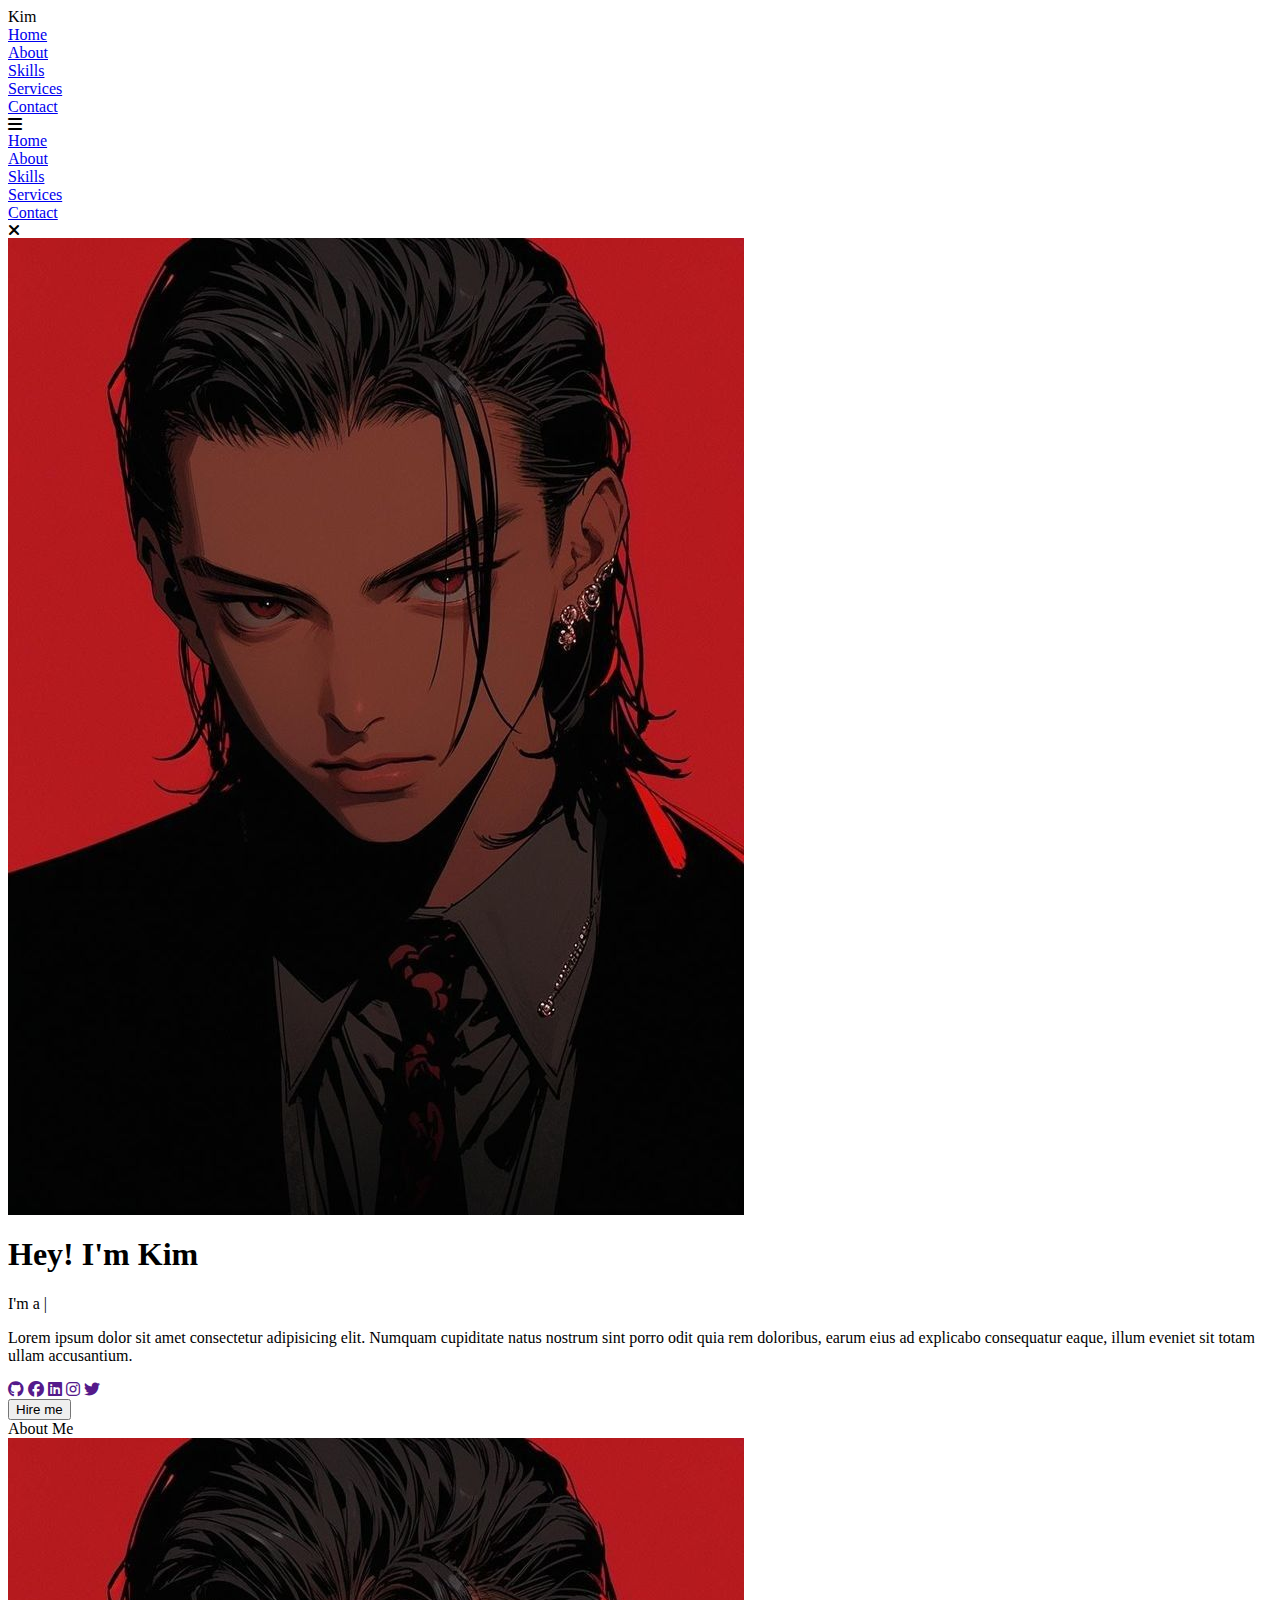
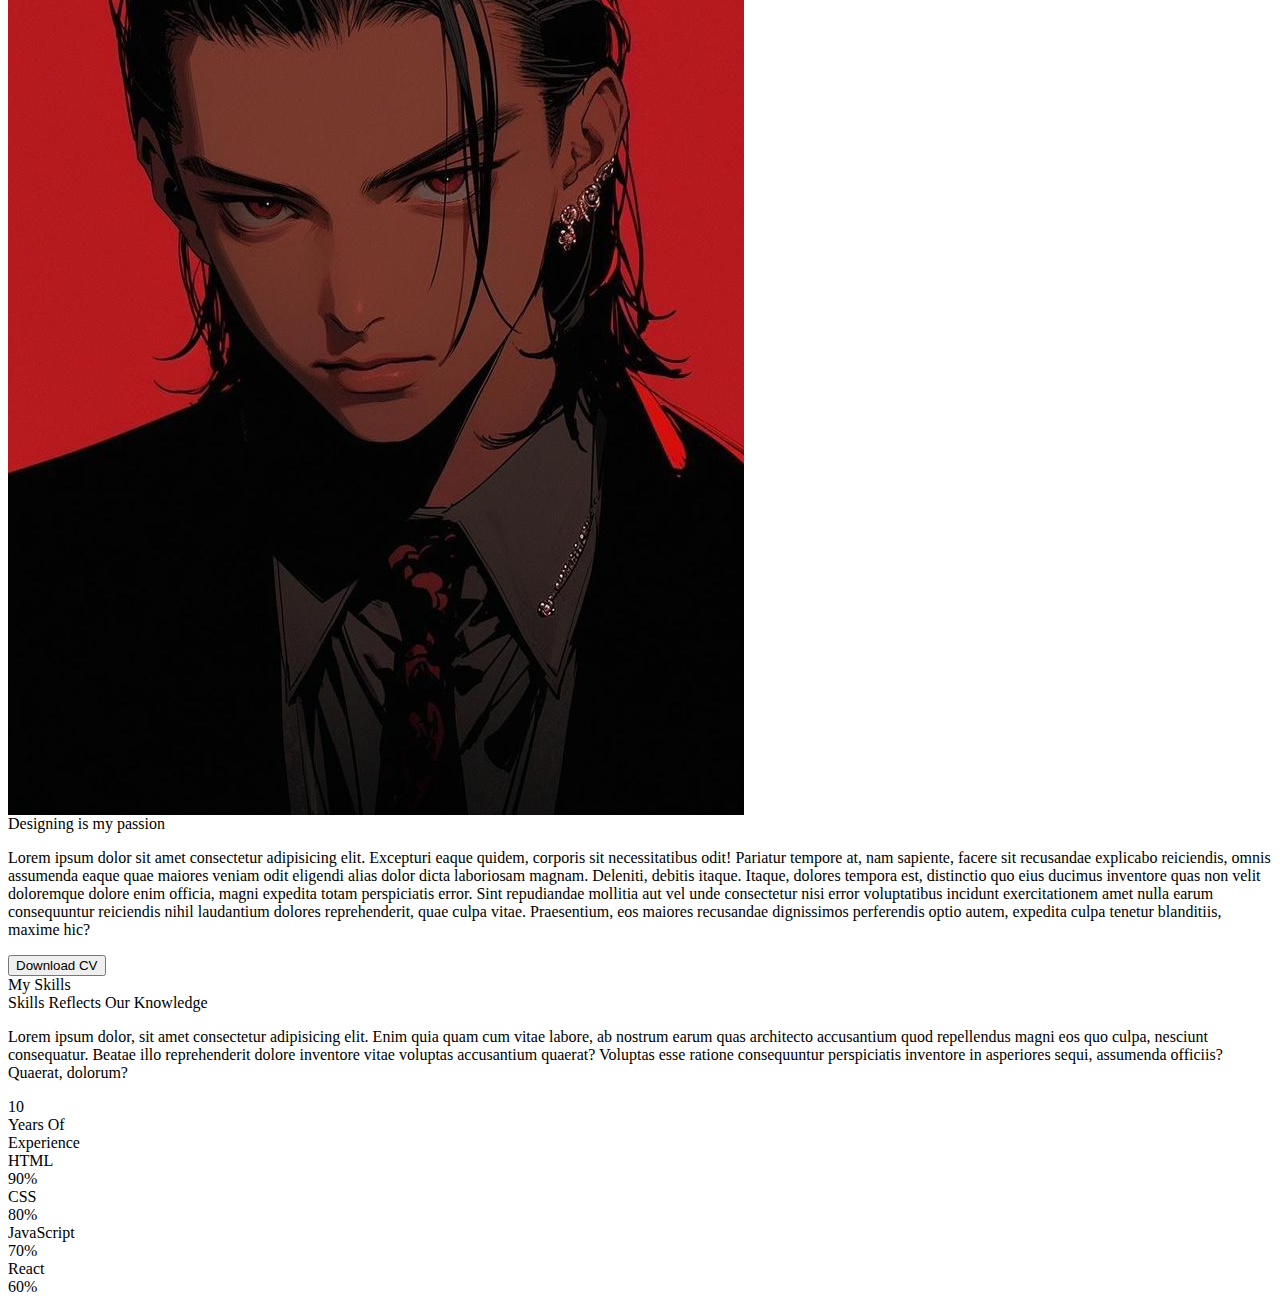
==== index.html @ 336fdfd4 "commit" ====
<html lang="en">
  <head>
    <meta charset="UTF-8" />
    <meta name="viewport" content="width=device-width, initial-scale=1.0" />
    <title>Portfolio Website</title>
    <link
      rel="stylesheet"
      href="https://cdnjs.cloudflare.com/ajax/libs/font-awesome/6.5.2/css/all.min.css"
    />
  </head>
  <body>
    <!-- Navigation Menu -->
    <nav>
      <div class="nav-container">
        <div class="logo">
          <span>Kim</span>
        </div>
        <div class="links">
          <div class="link"><a href="#home">Home</a></div>
          <div class="link"><a href="#about">About</a></div>
          <div class="link"><a href="#projects">Skills</a></div>
          <div class="link"><a href="#Services">Services</a></div>
          <div class="link"><a href="#contact">Contact</a></div>
        </div>
        <i class="fa-solid fa-bars hamburg" onclick="hamburger()"></i>
      </div>
      <div class="dropdown">
        <div class="links">
          <div class="link"><a href="#home">Home</a></div>
          <div class="link"><a href="#about">About</a></div>
          <div class="link"><a href="#skills">Skills</a></div>
          <div class="link"><a href="#Services">Services</a></div>
          <div class="link"><a href="#contact">Contact</a></div>
          <i class="fa-solid fa-xmark cancel" onclick="cancel()"></i>
        </div>
      </div>
    </nav>

    <section>
      <div class="main-container">
        <div class="img">
          <img src="main.jpeg" alt="" />
        </div>
        <div class="container">
          <h1 data-aos="fade-left">Hey! I'm <span>Kim</span></h1>
          <div class="typewriter">
            I'm a <span class="typewritter-text"></span>
            <label for="">|</label>
          </div>
          <p>
            Lorem ipsum dolor sit amet consectetur adipisicing elit. Numquam
            cupiditate natus nostrum sint porro odit quia rem doloribus, earum
            eius ad explicabo consequatur eaque, illum eveniet sit totam ullam
            accusantium.
          </p>
          <div class="social-links">
            <a href=""><i class="fa-brands fa-github"></i></a>
            <a href=""><i class="fa-brands fa-facebook"></i></a>
            <a href=""><i class="fa-brands fa-linkedin"></i></a>
            <a href=""><i class="fa-brands fa-instagram"></i></a>
            <a href=""><i class="fa-brands fa-twitter"></i></a>
          </div>
          <div class="btn">
            <button>Hire me</button>
          </div>
        </div>
      </div>
    </section>

    <!-- About Section -->
    <section class="about" id="about">
      <div class="content">
        <div class="title"><span>About Me</span></div>
        <div class="about-details">
          <div class="left">
            <img src="main.jpeg" alt="" />
          </div>
          <div class="right">
            <div class="topic">Designing is my passion</div>
            <p>
              Lorem ipsum dolor sit amet consectetur adipisicing elit. Excepturi
              eaque quidem, corporis sit necessitatibus odit! Pariatur tempore
              at, nam sapiente, facere sit recusandae explicabo reiciendis,
              omnis assumenda eaque quae maiores veniam odit eligendi alias
              dolor dicta laboriosam magnam. Deleniti, debitis itaque. Itaque,
              dolores tempora est, distinctio quo eius ducimus inventore quas
              non velit doloremque dolore enim officia, magni expedita totam
              perspiciatis error. Sint repudiandae mollitia aut vel unde
              consectetur nisi error voluptatibus incidunt exercitationem amet
              nulla earum consequuntur reiciendis nihil laudantium dolores
              reprehenderit, quae culpa vitae. Praesentium, eos maiores
              recusandae dignissimos perferendis optio autem, expedita culpa
              tenetur blanditiis, maxime hic?
            </p>
            <div class="button">
              <button>Download CV</button>
            </div>
          </div>
        </div>
      </div>
    </section>

    <!-- Skills Section -->
    <section class="skills" id="skills">
      <div class="content">
        <div class="title"><span>My Skills</span></div>
        <div class="skills-details">
          <div class="text">
            <div class="topic">Skills Reflects Our Knowledge</div>
            <p data-aos="fade-right">
              Lorem ipsum dolor, sit amet consectetur adipisicing elit. Enim
              quia quam cum vitae labore, ab nostrum earum quas architecto
              accusantium quod repellendus magni eos quo culpa, nesciunt
              consequatur. Beatae illo reprehenderit dolore inventore vitae
              voluptas accusantium quaerat? Voluptas esse ratione consequuntur
              perspiciatis inventore in asperiores sequi, assumenda officiis?
              Quaerat, dolorum?
            </p>
            <div class="experience">
              <div class="num">10</div>
              <div class="exp">
                Years Of <br />
                Experience
              </div>
            </div>
          </div>
          <div class="boxes">
            <div class="box">
              <div class="topic">HTML</div>
              <div class="per">90%</div>
            </div>
            <div class="box">
              <div class="topic">CSS</div>
              <div class="per">80%</div>
          </div>
            <div class="box">
              <div class="topic">JavaScript</div>
              <div class="per">70%</div>
            </div>
            <div class="box">
              <div class="topic">React</div>
              <div class="per">60%</div>
            </div>  
        </div>
      </div>
    </section>


    <!-- Services Section -->
     <section class="services" id="services">

     </section>

  </body>
</html>
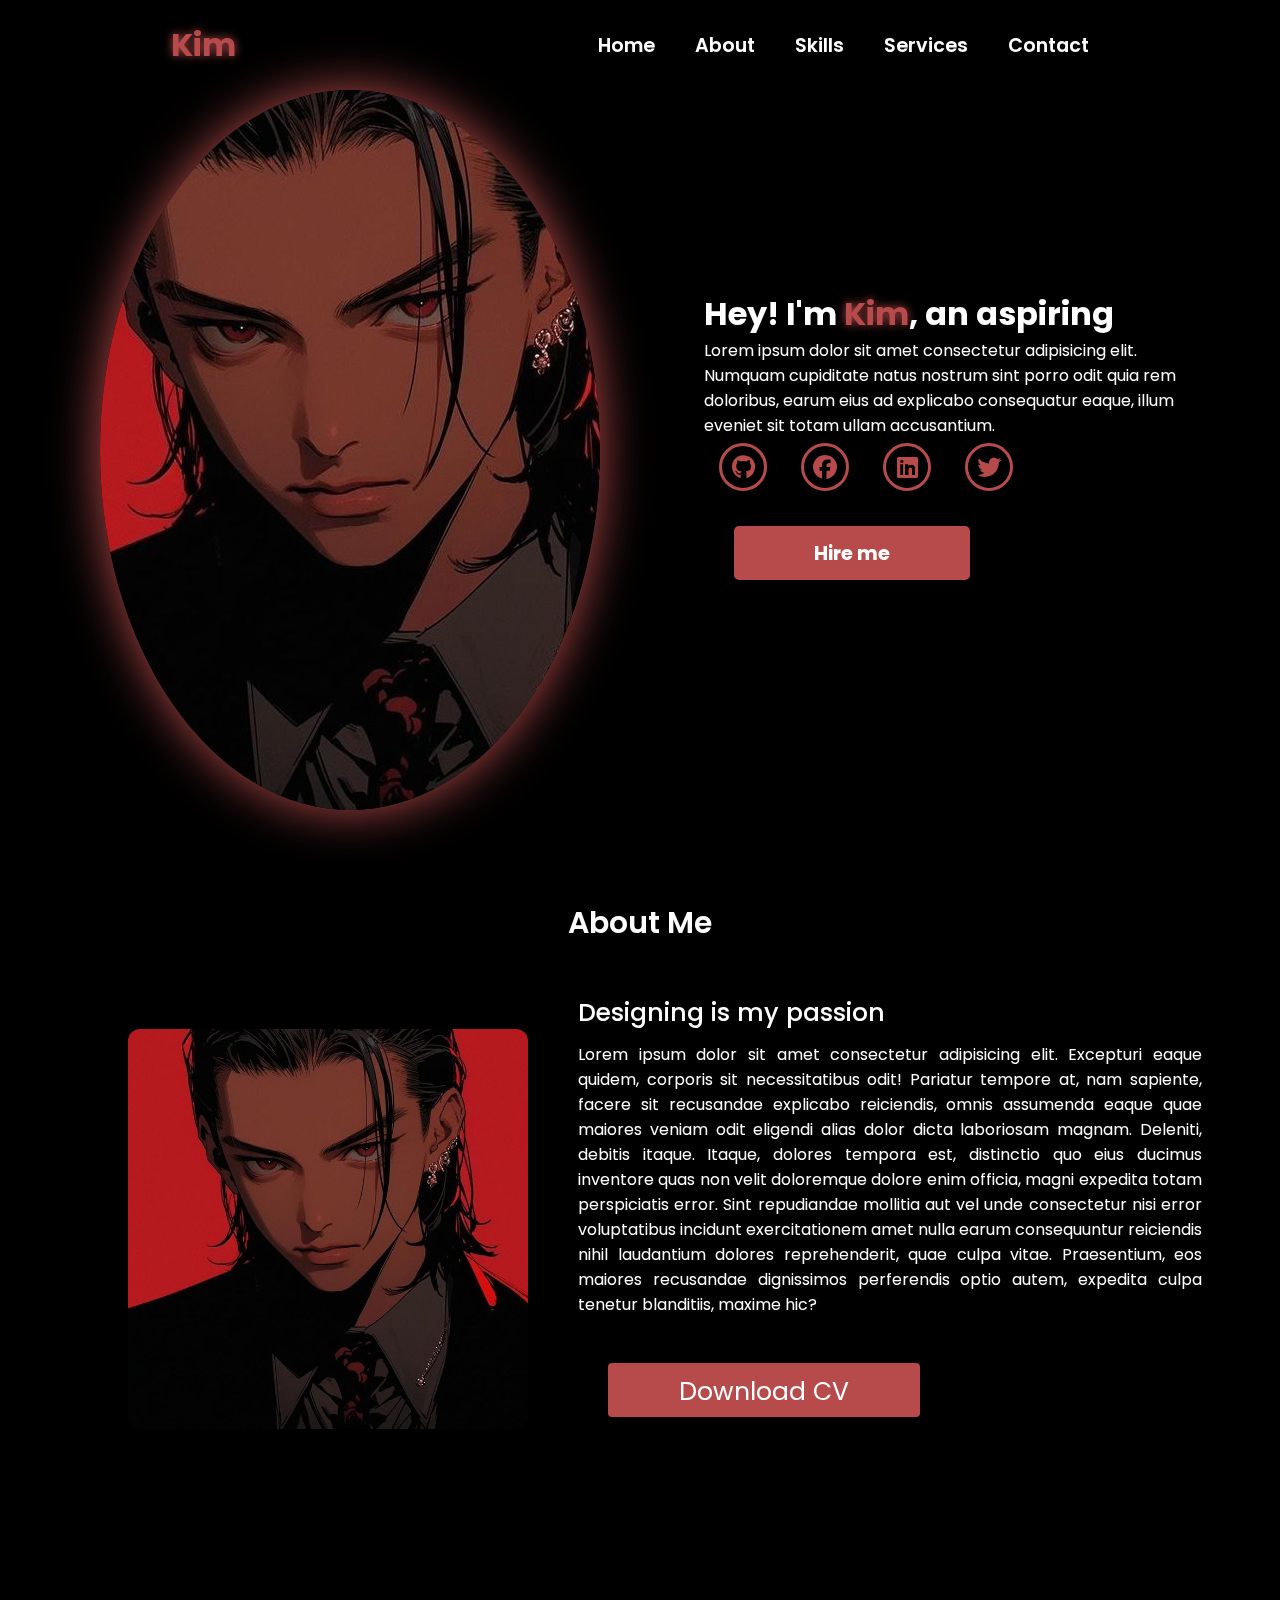
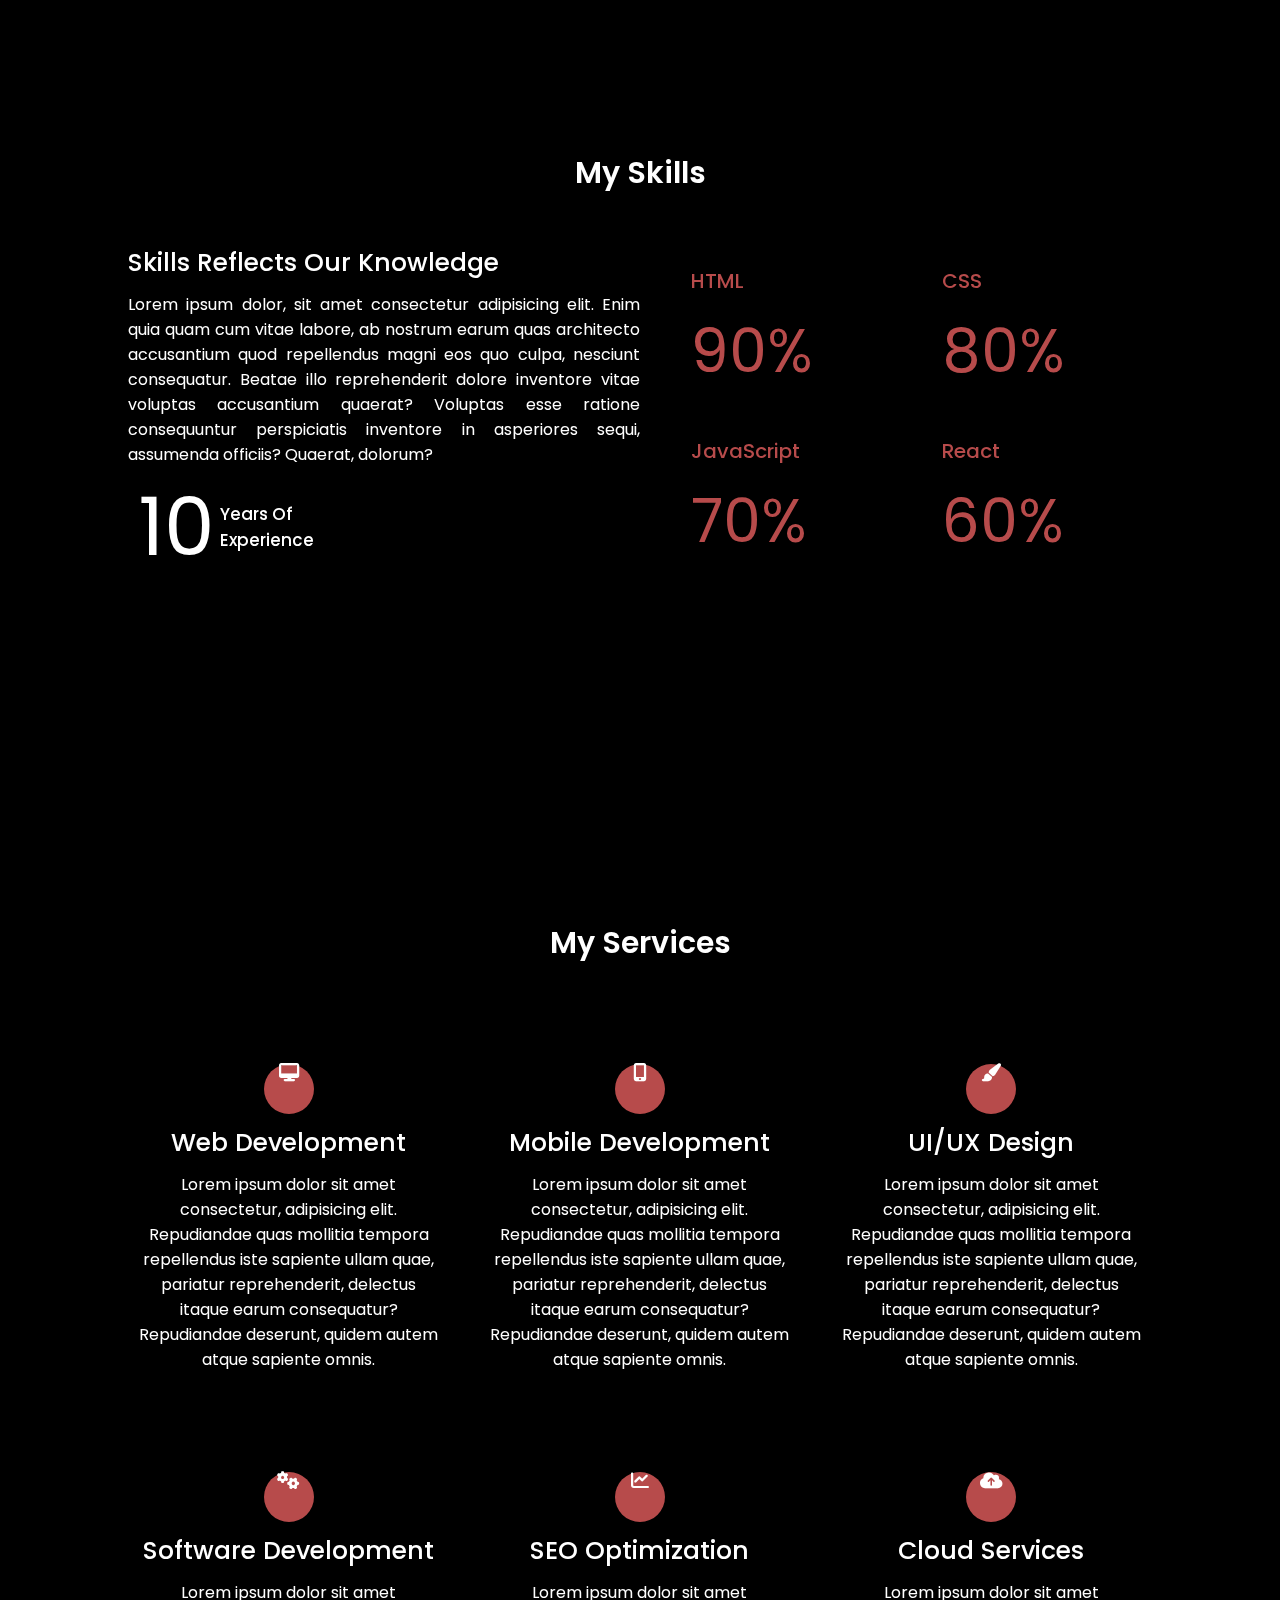
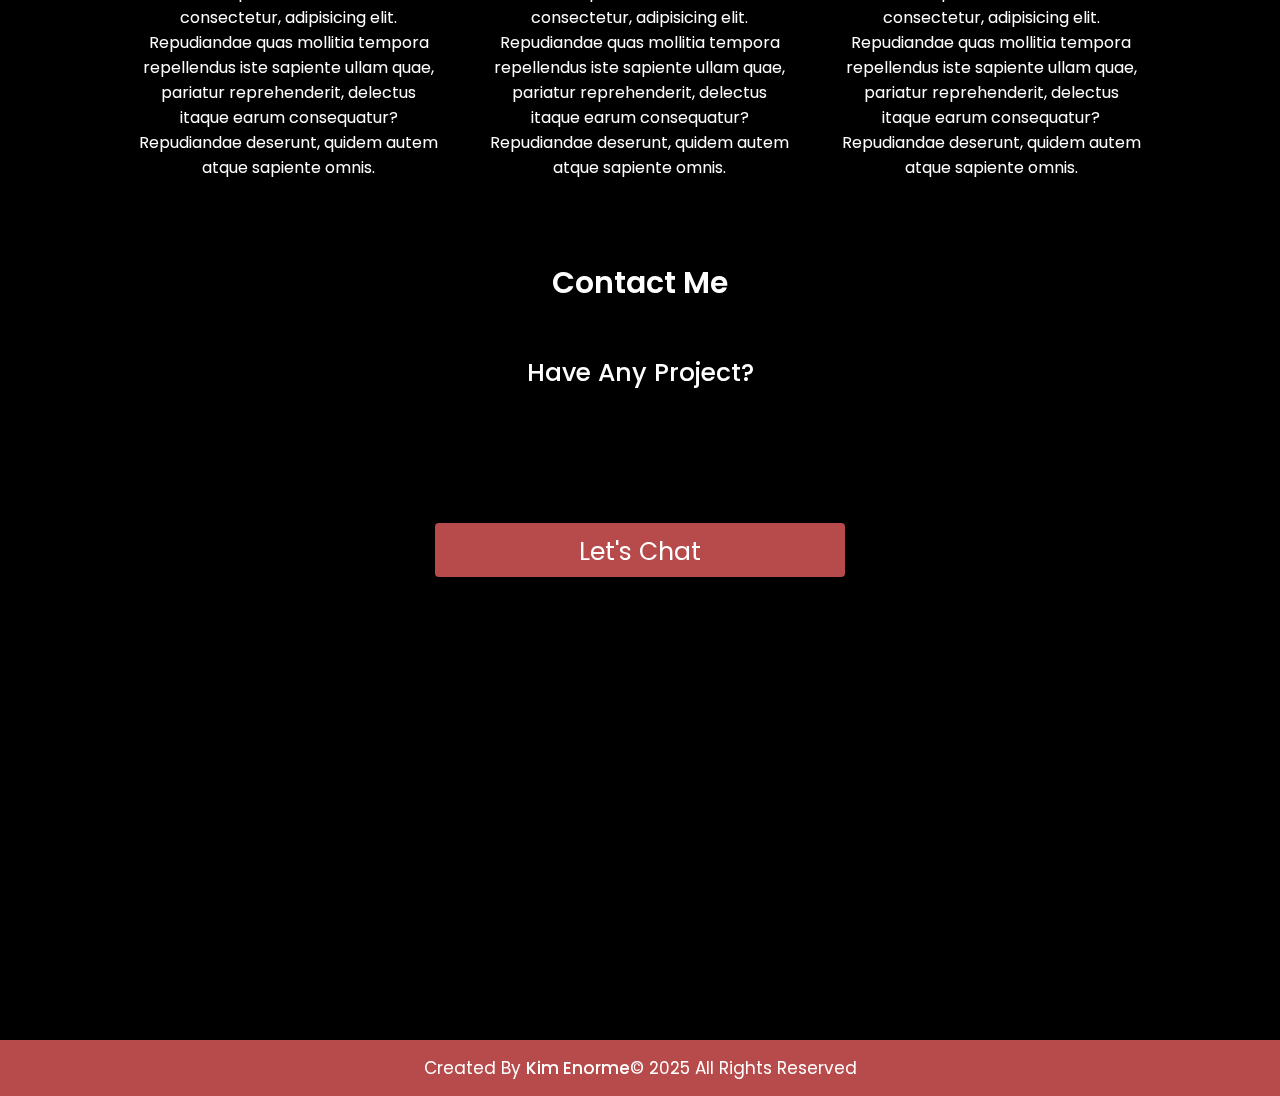
==== commit 6dc07251: "commit1" ====
--- a/index.html
+++ b/index.html
@@ -3,11 +3,14 @@
     <meta charset="UTF-8" />
     <meta name="viewport" content="width=device-width, initial-scale=1.0" />
     <title>Portfolio Website</title>
+    <link rel="stylesheet" href="style.css" />
     <link
       rel="stylesheet"
       href="https://cdnjs.cloudflare.com/ajax/libs/font-awesome/6.5.2/css/all.min.css"
     />
   </head>
+ 
+
   <body>
     <!-- Navigation Menu -->
     <nav>
@@ -38,15 +41,15 @@
 
     <section>
       <div class="main-container">
-        <div class="img">
+        <div class="image">
           <img src="main.jpeg" alt="" />
         </div>
-        <div class="container">
-          <h1 data-aos="fade-left">Hey! I'm <span>Kim</span></h1>
-          <div class="typewriter">
-            I'm a <span class="typewritter-text"></span>
-            <label for="">|</label>
-          </div>
+        <div class="content">
+          <h1 data-aos="fade-left">Hey! I'm <span>Kim</span>, an aspiring</h1>
+
+          <div class="glitch" id="glitch-text" data-text=""></div>
+
+
           <p>
             Lorem ipsum dolor sit amet consectetur adipisicing elit. Numquam
             cupiditate natus nostrum sint porro odit quia rem doloribus, earum
@@ -57,7 +60,6 @@
             <a href=""><i class="fa-brands fa-github"></i></a>
             <a href=""><i class="fa-brands fa-facebook"></i></a>
             <a href=""><i class="fa-brands fa-linkedin"></i></a>
-            <a href=""><i class="fa-brands fa-instagram"></i></a>
             <a href=""><i class="fa-brands fa-twitter"></i></a>
           </div>
           <div class="btn">
@@ -148,8 +150,75 @@
 
     <!-- Services Section -->
      <section class="services" id="services">
-
+      <div class="content">
+        <div class="title"><span>My Services</span></div>
+        <div class="boxes">
+          <div class="box">
+            <div class="icon">
+              <i class="fas fa-desktop"></i>
+            </div>
+            <div class="topic">Web Development</div>
+            <p>Lorem ipsum dolor sit amet consectetur, adipisicing elit. Repudiandae quas mollitia tempora repellendus iste sapiente ullam quae, pariatur reprehenderit, delectus itaque earum consequatur? Repudiandae deserunt, quidem autem atque sapiente omnis.</p>
+          </div>
+          <div class="box">
+            <div class="icon">
+              <i class="fas fa-mobile-alt"></i>
+            </div>
+            <div class="topic">Mobile Development</div>
+            <p>Lorem ipsum dolor sit amet consectetur, adipisicing elit. Repudiandae quas mollitia tempora repellendus iste sapiente ullam quae, pariatur reprehenderit, delectus itaque earum consequatur? Repudiandae deserunt, quidem autem atque sapiente omnis.</p>
+          </div>
+          <div class="box">
+            <div class="icon">
+              <i class="fas fa-paint-brush"></i>
+            </div>
+            <div class="topic">UI/UX Design</div>
+            <p>Lorem ipsum dolor sit amet consectetur, adipisicing elit. Repudiandae quas mollitia tempora repellendus iste sapiente ullam quae, pariatur reprehenderit, delectus itaque earum consequatur? Repudiandae deserunt, quidem autem atque sapiente omnis.</p>
+        </div>
+          <div class="box">
+            <div class="icon">
+              <i class="fas fa-cogs"></i>
+            </div>
+            <div class="topic">Software Development</div>
+            <p>Lorem ipsum dolor sit amet consectetur, adipisicing elit. Repudiandae quas mollitia tempora repellendus iste sapiente ullam quae, pariatur reprehenderit, delectus itaque earum consequatur? Repudiandae deserunt, quidem autem atque sapiente omnis.</p>
+          </div>
+          <div class="box">
+            <div class="icon">
+              <i class="fas fa-chart-line"></i>
+            </div>
+            <div class="topic">SEO Optimization</div>
+            <p>Lorem ipsum dolor sit amet consectetur, adipisicing elit. Repudiandae quas mollitia tempora repellendus iste sapiente ullam quae, pariatur reprehenderit, delectus itaque earum consequatur? Repudiandae deserunt, quidem autem atque sapiente omnis.</p>
+      </div>
+          <div class="box">
+            <div class="icon">
+              <i class="fas fa-cloud-upload-alt"></i>
+            </div>
+            <div class="topic">Cloud Services</div>
+            <p>Lorem ipsum dolor sit amet consectetur, adipisicing elit. Repudiandae quas mollitia tempora repellendus iste sapiente ullam quae, pariatur reprehenderit, delectus itaque earum consequatur? Repudiandae deserunt, quidem autem atque sapiente omnis.</p>
+          </div>
+        </div>  
      </section>
 
+    <!-- Contact Section -->
+     <section class="contact" id="contact">
+      <div class="content">
+        <div class="title">
+          <span>Contact Me</span>
+        </div>
+        <div class="text">
+          <div class="topic">Have Any Project?</div>
+          <p>Lorem ipsum dolor sit, amet consectetur adipisicing elit. Quaerat officia, illum facere soluta voluptates reiciendis repellendus dolore, nemo eaque at ipsam quas ratione non laudantium voluptate, deserunt ipsa asperiores eveniet.</p>
+          <div class="button">
+            <button>Let's Chat</button>
+          </div>
+        </div>
+      </div>
+     </section>
+
+
+    <!-- Footer Section -->
+     <footer>
+      <div class="text"><span>Created By <a href="">Kim Enorme</a>&#169; 2025 All Rights Reserved</span></div>
+     </footer>
+    <script src="script.js"></script>
   </body>
 </html>
--- a/style.css
+++ b/style.css
@@ -0,0 +1,682 @@
+@import url("https://fonts.googleapis.com/css2?family=Poppins:wght@100;200;300;400;500;600&display=swap");
+* {
+  margin: 0;
+  padding: 0;
+  box-sizing: border-box;
+  font-family: poppins, sans-serif;
+  text-decoration: none;
+  scroll-behavior: smooth;
+}
+
+body {
+  width: 100%;
+  height: auto;
+  background-color: black;
+  overflow-x: hidden;
+}
+
+/* Custom Scroll Bar CSS */
+::-webkit-scrollbar {
+  width: 10px;
+}
+
+::-webkit-scrollbar-track {
+  background: #f1f1f1;
+}
+
+::-webkit-scrollbar-thumb {
+  background: #b74b4b;
+  border-radius: 12px;
+  transition: all 0.3s ease;
+}
+
+::-webkit-scrollbar-thumb:hover {
+  background: #b74b4b;
+}
+
+/*Navbar Styling*/
+
+nav {
+  width: 100%;
+  height: 10vh;
+}
+
+.nav-container {
+  width: 100%;
+  height: 100%;
+  display: flex;
+  justify-content: space-around;
+  align-items: center;
+}
+
+.logo {
+  color: white;
+  font-size: 2rem;
+  font-weight: bold;
+}
+
+.logo span {
+  color: #b74b4b;
+  text-shadow: 0 0 10px #b74b4b;
+}
+
+.hamburg,
+.cancel {
+  cursor: pointer;
+  position: absolute;
+  right: 15px;
+  top: 10px;
+  color: white;
+  opacity: 0;
+  pointer-events: none;
+  font-size: clamp(2.5rem, 0.5rem + 5vw, 3rem);
+}
+
+.nav-container .links {
+  display: flex;
+}
+
+.nav-container .links a {
+  position: relative;
+  font-size: 1.2rem;
+  color: white;
+  margin: 0 20px;
+  text-decoration: none;
+  font-weight: 550;
+  transition: 0.3s linear;
+}
+
+.nav-container .links a::before {
+  position: absolute;
+  content: "";
+  bottom: -3px;
+  left: 0;
+  width: 0%;
+  height: 3px;
+  background-color: #b74b4b;
+  transition: 0.2s linear;
+}
+
+.nav-container .links a:hover::before {
+  width: 100%;
+}
+
+.nav-container .links a:hover {
+  color: #b74b4b;
+}
+
+.dropdown {
+  z-index: 100;
+  position: absolute;
+  top: 0;
+  transform: translateY(-500px);
+  width: 100%;
+  height: auto;
+  backdrop-filter: blur(40px) brightness(40%);
+  box-shadow: 0 0 20px black;
+  transition: 0.2s linear;
+}
+
+.dropdown .links a {
+  display: flex;
+  color: white;
+  text-decoration: none;
+  justify-content: center;
+  padding: 15px 0;
+  align-items: center;
+  transition: 0.2s linear;
+}
+
+.dropdown .links a:hover {
+  background-color: #b74b4b;
+}
+
+section {
+  width: 100%;
+  min-height: 90vh;
+}
+
+section .main-container {
+  display: flex;
+  justify-content: space-between;
+  padding-left: 100px;
+  align-items: center;
+}
+
+.main-container .image {
+  width: 500px;
+  height: 80vh;
+  border-radius: 100%;
+  overflow: hidden;
+  box-shadow: 0 0 50px #b74b4b;
+  display: flex;
+  justify-content: center;
+  align-items: center;
+}
+
+.glitch {
+  font-size: 2em;
+  font-weight: bold;
+  position: relative;
+  color: white;
+  text-transform: uppercase;
+}
+
+.glitch::before,
+.glitch::after {
+  content: attr(data-text);
+  position: absolute;
+  left: 0;
+  width: 100%;
+  color: white;
+  background: black;
+  overflow: hidden;
+  clip: rect(0, 900px, 0, 0);
+}
+
+.glitch::before {
+  animation: glitchTop 1s infinite linear alternate-reverse;
+  color: #f87171;
+}
+
+.glitch::after {
+  animation: glitchBottom 1s infinite linear alternate-reverse;
+  color: #60a5fa;
+}
+
+@keyframes glitchTop {
+  0% {
+    clip: rect(0, 900px, 0, 0);
+  }
+  20% {
+    clip: rect(0, 900px, 50px, 0);
+    transform: translate(-5px, -5px);
+  }
+  100% {
+    clip: rect(0, 900px, 0, 0);
+  }
+}
+
+@keyframes glitchBottom {
+  0% {
+    clip: rect(0, 900px, 0, 0);
+  }
+  20% {
+    clip: rect(50px, 900px, 90px, 0);
+    transform: translate(5px, 5px);
+  }
+  100% {
+    clip: rect(0, 900px, 0, 0);
+  }
+}
+
+.main-container .image:hover {
+  animation: animate 1.5s ease-in-out infinite;
+}
+
+@keyframes animate {
+  0% {
+    scale: 1;
+  }
+
+  50% {
+    scale: 1.05;
+  }
+
+  100% {
+    scale: 1;
+  }
+}
+
+.main-container .content {
+  color: white;
+  width: 40%;
+}
+
+.container h1 {
+  font-size: clamp(1rem, 1rem + 5vw, 1.8rem);
+}
+
+.content h1 span {
+  color: #b74b4b;
+  text-shadow: 0 0 10px #b74b4b;
+}
+.content .typewriter {
+  font-size: clamp(1rem, 1rem + 5vw, 2.5rem);
+  font-weight: 600;
+}
+
+.content .typewriter-text {
+  color: #b74b4b;
+  text-shadow: 0 0 10px #b74b4b;
+}
+
+.social-links i {
+  display: inline-flex;
+  justify-content: center;
+  align-items: center;
+  width: 3rem;
+  height: 3rem;
+  background-color: transparent;
+  border: 0.2rem solid #b74b4b;
+  border-radius: 50%;
+  color: #b74b4b;
+  margin: 5px 15px;
+  font-size: 1.5rem;
+  transition: 0.2s linear;
+}
+
+.social-links i:hover {
+  scale: 1.3;
+  color: black;
+  background-color: #b74b4b;
+  filter: drop-shadow(0 0 10px #b74b4b);
+}
+
+.content button {
+  width: 50%;
+  height: 6vh;
+  margin: 30px;
+  background-color: #b74b4b;
+  color: white;
+  border: none;
+  outline: none;
+  font-size: 120%;
+  font-weight: 700;
+  border-radius: 5px;
+  transition: 0.2s linear;
+}
+
+.content button:hover {
+  scale: 1.1;
+  color: #b74b4b;
+  border: 2px solid #b74b4b;
+  background-color: transparent;
+  font-weight: 700;
+  box-shadow: 0 0 40px #b74b4b;
+}
+
+/* About Section Styling */
+
+section .content {
+  width: 80%;
+  margin: 0px auto;
+  font-family: poppins, sans-serif;
+}
+
+.about .about-details {
+  display: flex;
+  justify-content: space-between;
+  align-items: center;
+}
+
+section .title {
+  display: flex;
+  justify-content: center;
+  margin-bottom: 40px;
+}
+
+section .title span {
+  color: white;
+  font-size: 30px;
+  font-weight: 600;
+  position: relative;
+  padding-bottom: 8px;
+}
+
+section .title span::before section .title span::after {
+  content: "";
+  position: absolute;
+  width: 100%;
+  height: 3px;
+  background-color: #b74b4b;
+  bottom: 0;
+  left: 0;
+}
+
+section .title span::after {
+  bottom: -7px;
+  width: 70%;
+  left: 50%;
+  transform: translateY(-50%);
+}
+
+.about .about-details .left {
+  width: 45%;
+}
+
+.about .left img {
+  height: 400px;
+  width: 400px;
+  object-fit: cover;
+  border-radius: 12px;
+}
+
+.about .details .right {
+  width: 55%;
+}
+
+section .topic {
+  color: white;
+  font-size: 25px;
+  font-weight: 500;
+  margin-bottom: 10px;
+}
+
+.about-details .right {
+  text-align: justify;
+  color: white;
+  position: relative;
+  left: 50px;
+}
+
+section .button {
+  margin: 16px 0;
+}
+
+section .button button {
+  outline: none;
+  padding: 8px 16px;
+  border-radius: 4px;
+  font-size: 25px;
+  font-weight: 400;
+  background: #b74b4b;
+  color: #fff;
+  border: 2px solid transparent;
+  cursor: pointer;
+  transition: all 0.4 ease;
+}
+
+section .button button:hover {
+  border-color: #b74b4b;
+  background-color: #fff;
+  color: #b74b4b;
+}
+
+.skills {
+  background: black;
+}
+
+.skills .content {
+  padding: 40px 0;
+}
+
+.skills .skills-details {
+  display: flex;
+  justify-content: space-between;
+  align-items: center;
+}
+
+.skills-details .text {
+  width: 50%;
+}
+
+.skills-details p {
+  color: white;
+  text-align: justify;
+}
+
+.skills .skills-details .experience {
+  display: flex;
+  align-items: center;
+  margin: 0 10px;
+}
+
+.skills-details .experience .num {
+  color: white;
+  font-size: 80px;
+}
+
+.skills-details .experience .exp {
+  color: white;
+  margin-left: 20px;
+  font-size: 17px;
+  font-weight: 500;
+  margin: 0 6px;
+}
+
+.skills-details .boxes {
+  width: 45%;
+  display: flex;
+  flex-wrap: wrap;
+  justify-content: space-between;
+}
+
+.skills-details .box {
+  width: calc(100% / 2 - 20px);
+  margin: 20px 0;
+}
+
+.skills-details .boxes .topic {
+  font-size: 20px;
+  color: #b74b4b;
+}
+
+.skills-details .boxes .per {
+  font-size: 60px;
+  color: #b74b4b;
+}
+
+.services .boxes {
+  display: flex;
+  flex-wrap: wrap;
+  justify-content: space-between;
+}
+
+.services .boxes .box {
+  margin: 20px 0;
+  width: calc(100% / 3 - 20px);
+  text-align: center;
+  border-radius: 12px;
+  padding: 30px 10px;
+  box-shadow: 0 5px 10px rgba(0, 0, 0, 0.12);
+  cursor: default;
+  color: white;
+  transition: all 0.4 ease;
+}
+
+.services .boxes .box:hover {
+  background: #b74b4b;
+  color: #fff;
+}
+
+.services .boxes .box .icon {
+  height: 50px;
+  width: 50px;
+  background: #b74b4b;
+  border-radius: 50%;
+  text-align: center;
+  line-height: 50px;
+  font-size: 18px;
+  color: #fff;
+  margin: 0 auto 10px auto;
+  transition: all 0.4 ease;
+}
+
+.boxes .box:hover .icon {
+  background: #fff;
+  color: #b74b4b;
+}
+
+.services .boxes .box:hover .topic,
+.services .boxes .box:hover p {
+  color: white;
+  transition: all 0.4 ease;
+}
+
+.services .boxes .box:hover .topic,
+.services .boxes .box:hover p {
+  color: #fff;
+}
+
+/* contact me css */
+.contact {
+  background: black;
+}
+
+.contact .content {
+  padding: 30px 0;
+  margin: 0 auto;
+}
+
+.contact .text {
+  width: 80%;
+  text-align: center;
+  margin: auto;
+}
+
+footer {
+  background: #b74b4b;
+  padding: 15px 0;
+  text-align: center;
+  font-family: Poppins, sans-serif;
+}
+
+footer .text span {
+  font-size: 17px;
+  font-weight: 400;
+  color: #fff;
+}
+
+footer .text span a {
+  font-weight: 500;
+  color: #fff;
+}
+
+footer .text span a:hover {
+  text-decoration: underline;
+}
+
+.scroll-button a {
+  position: fixed;
+  bottom: 20px;
+  right: 20px;
+  background: #b74b4b;
+  color: #fff;
+  padding: 7px 12px;
+  font-size: 18px;
+  border-radius: 6px;
+  box-shadow: rgba(0, 0, 0, 0.15);
+}
+
+@media (max-width: 1000px) {
+  .about .about-details {
+    justify-content: center;
+    flex-direction: column;
+  }
+
+  .about .about-details .left {
+    width: 100%;
+    display: flex;
+    justify-content: center;
+  }
+
+  .about .about-details .right {
+    width: 90%;
+    margin: 40px 0;
+  }
+
+  .services .boxes .box {
+    margin: 20px 0;
+    width: calc(100% / 2 - 20px);
+  }
+}
+
+@media (max-width: 900px) {
+  .about .left img {
+    height: 350px;
+    width: 350px;
+  }
+}
+
+@media (max-width: 968px) {
+  nav .logo {
+    position: absolute;
+    top: 16px;
+    left: 15px;
+    font-size: 1.5rem;
+  }
+
+  section .main-container {
+    padding-left: 0px;
+    display: flex;
+    flex-direction: column;
+  }
+
+  .nav-container .links {
+    display: none;
+  }
+
+  .hamburg,
+  .cancel {
+    opacity: 1;
+    pointer-events: visible;
+  }
+
+  .main-container .content {
+    margin-top: 20px;
+    width: 80%;
+  }
+
+  .social-links {
+    width: 2.5rem;
+    height: 2.5rem;
+    font-size: 1.5rem;
+    display: flex;
+    justify-content: center;
+    align-items: first start;
+  }
+
+  .main.container .image {
+    z-index: -1;
+    width: 50%;
+    height: 60%;
+  }
+
+  .skills .skills-details {
+    align-items: center;
+    justify-content: center;
+    flex-direction: column;
+  }
+
+  .skills-details .text {
+    justify-content: center;
+    align-items: center;
+  }
+
+  .skills-details .boxes {
+    justify-content: center;
+    align-items: center;
+    width: 100%;
+  }
+
+  .services .boxes .box {
+    margin: 20px 0;
+    width: 100%;
+  }
+
+  .contact .text {
+    width: 100%;
+  }
+}
+
+@media (max-width: 500px) {
+  main-container .image {
+    width: 50%;
+    height: 60%;
+    margin-bottom: 0px;
+  }
+
+  .main-container .content {
+    width: 80%;
+  }
+
+  .main-container button {
+    margin-top: 15px;
+  }
+
+  .skills-details .boxes .per {
+    font-size: 50px;
+    color: #b74b4b;
+  }
+}
